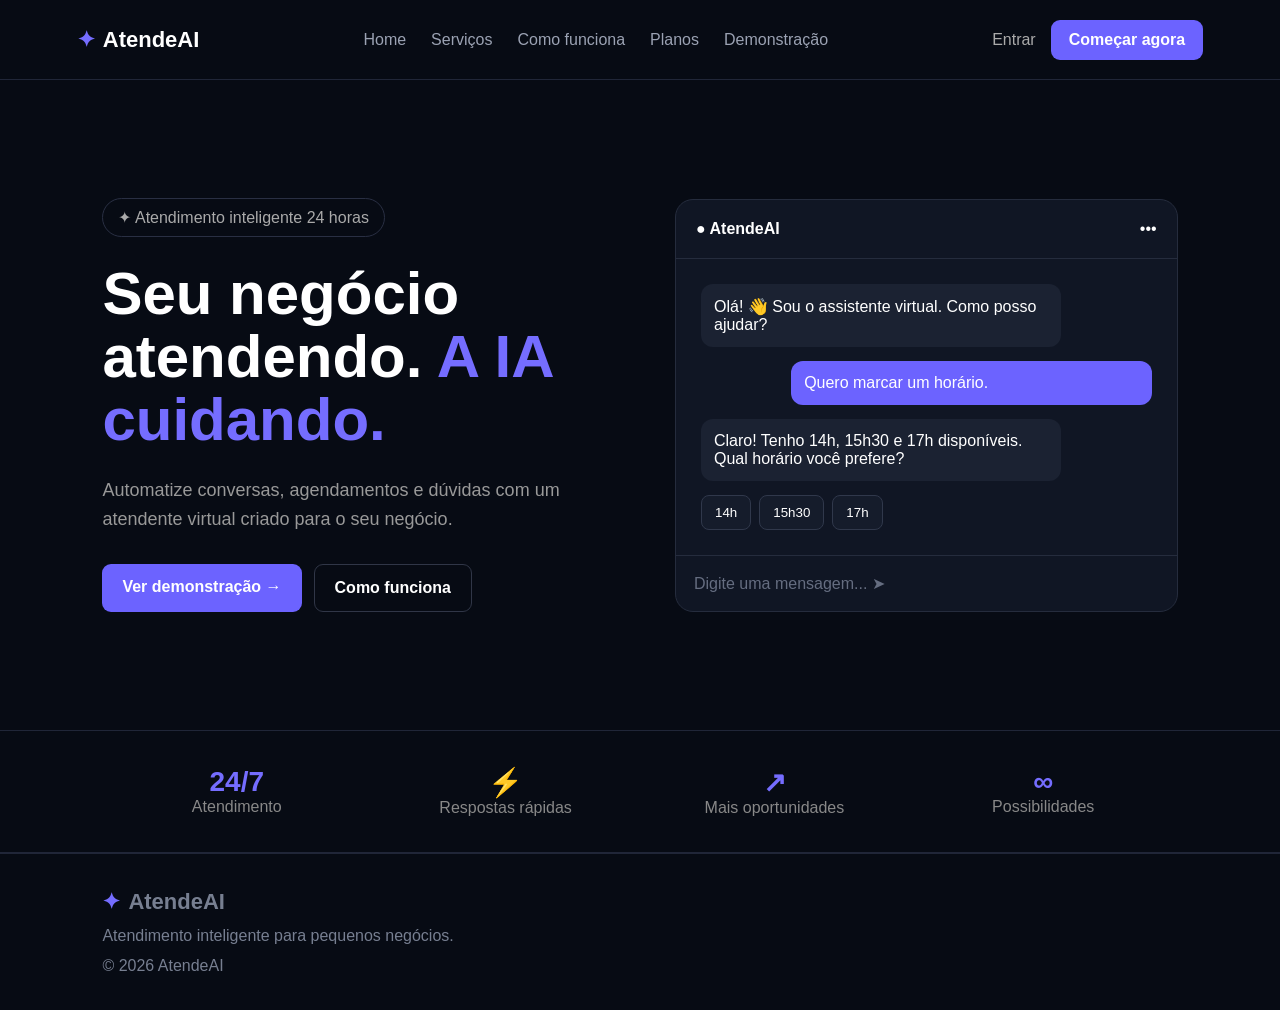
==== index.html @ 7e431dae "Add files via upload" ====
<!DOCTYPE html>
<html lang="pt-BR">

<head>
    <meta charset="UTF-8">
    <meta name="viewport" content="width=device-width, initial-scale=1.0">

    <title>AtendeAI | Atendimento Inteligente</title>

    <link rel="stylesheet" href="style.css">
</head>

<body>

<header class="navbar">

    <a href="index.html" class="logo">
        <span>✦</span> AtendeAI
    </a>

    <nav>

        <a href="index.html">Home</a>
        <a href="servicos.html">Serviços</a>
        <a href="como-funciona.html">Como funciona</a>
        <a href="planos.html">Planos</a>
        <a href="demonstracao.html">Demonstração</a>

    </nav>

    <div class="nav-actions">

        <a href="login.html" class="nav-login">
            Entrar
        </a>

        <a href="cadastro.html" class="nav-button">
            Começar agora
        </a>

    </div>

</header>


<main>

<section class="hero">

    <div class="hero-text">

        <div class="badge">
            ✦ Atendimento inteligente 24 horas
        </div>

        <h1>
            Seu negócio atendendo.
            <span>A IA cuidando.</span>
        </h1>

        <p>
            Automatize conversas, agendamentos e dúvidas
            com um atendente virtual criado para o seu negócio.
        </p>

        <div class="hero-buttons">

            <a href="demonstracao.html" class="button primary">
                Ver demonstração →
            </a>

            <a href="como-funciona.html" class="button secondary">
                Como funciona
            </a>

        </div>

    </div>


    <div class="chat-card">

        <div class="chat-header">
            <strong>● AtendeAI</strong>
            <span>•••</span>
        </div>

        <div class="chat-content">

            <div class="message bot">
                Olá! 👋 Sou o assistente virtual.
                Como posso ajudar?
            </div>

            <div class="message user">
                Quero marcar um horário.
            </div>

            <div class="message bot">
                Claro! Tenho 14h, 15h30 e 17h disponíveis.
                Qual horário você prefere?
            </div>

            <div class="quick-buttons">
                <button>14h</button>
                <button>15h30</button>
                <button>17h</button>
            </div>

        </div>

        <div class="chat-input">
            Digite uma mensagem...
            <span>➤</span>
        </div>

    </div>

</section>


<section class="stats">

    <div>
        <strong>24/7</strong>
        <span>Atendimento</span>
    </div>

    <div>
        <strong>⚡</strong>
        <span>Respostas rápidas</span>
    </div>

    <div>
        <strong>↗</strong>
        <span>Mais oportunidades</span>
    </div>

    <div>
        <strong>∞</strong>
        <span>Possibilidades</span>
    </div>

</section>

</main>


<footer>

    <div class="logo">
        <span>✦</span> AtendeAI
    </div>

    <p>
        Atendimento inteligente para pequenos negócios.
    </p>

    <span>
        © 2026 AtendeAI
    </span>

</footer>

</body>
</html>
---- style.css ----
* {
    margin: 0;
    padding: 0;
    box-sizing: border-box;
}

body {
    font-family: Arial, Helvetica, sans-serif;
    background: #070b14;
    color: #fff;
}

a {
    text-decoration: none;
    color: inherit;
}

button,
input,
select {
    font-family: inherit;
}

.navbar {
    height: 80px;
    padding: 0 6%;

    display: flex;
    align-items: center;
    justify-content: space-between;

    border-bottom: 1px solid #202638;

    background: #070b14;
}

.logo {
    display: flex;
    align-items: center;
    gap: 8px;

    font-size: 22px;
    font-weight: 800;
}

.logo span {
    color: #756dff;
}

.navbar nav {
    display: flex;
    gap: 25px;
}

.navbar nav a {
    color: #9ba2b3;
    transition: .2s;
}

.navbar nav a:hover,
.navbar nav .active {
    color: #fff;
}

.nav-actions {
    display: flex;
    align-items: center;
    gap: 15px;
}

.nav-login {
    color: #aaa;
}

.nav-button {
    padding: 11px 18px;

    border-radius: 9px;

    background: #6c63ff;

    font-weight: 700;
}

.hero {
    min-height: 650px;

    padding: 100px 8%;

    display: grid;
    grid-template-columns: 1fr 1fr;
    align-items: center;
    gap: 70px;
}

.hero-text {
    max-width: 650px;
}

.badge {
    display: inline-block;

    padding: 9px 15px;

    border: 1px solid #292f43;
    border-radius: 30px;

    color: #aaa;
}

.hero h1 {
    margin-top: 25px;

    font-size: 60px;
    line-height: 1.05;
}

.hero h1 span,
.page-header h1 span,
.demo-info h2 span {
    color: #756dff;
}

.hero-text p {
    margin-top: 25px;

    color: #999;

    font-size: 18px;
    line-height: 1.6;
}

.hero-buttons {
    display: flex;
    gap: 12px;
    margin-top: 30px;
}

.button {
    display: inline-block;

    padding: 14px 20px;

    border-radius: 9px;

    border: none;

    cursor: pointer;

    font-weight: 700;
}

.primary {
    background: #6c63ff;
    color: white;
}

.secondary {
    border: 1px solid #303647;
    color: white;
    background: transparent;
}

.chat-card,
.demo-chat {
    background: #101624;

    border: 1px solid #252c3d;

    border-radius: 18px;

    overflow: hidden;
}

.chat-header {
    padding: 20px;

    display: flex;
    justify-content: space-between;

    border-bottom: 1px solid #252c3d;
}

.chat-content {
    padding: 25px;
}

.message {
    max-width: 80%;

    padding: 13px;

    margin-bottom: 14px;

    border-radius: 12px;
}

.message.bot {
    background: #1b2232;
}

.message.user {
    margin-left: auto;
    background: #6c63ff;
}

.quick-buttons,
.demo-buttons {
    display: flex;
    flex-wrap: wrap;
    gap: 8px;
}

.quick-buttons button,
.demo-buttons button {
    padding: 9px 13px;

    border: 1px solid #30384b;
    border-radius: 8px;

    background: #151c2b;

    color: white;

    cursor: pointer;
}

.chat-input {
    padding: 18px;

    color: #656d80;

    border-top: 1px solid #252c3d;
}

.stats {
    padding: 35px 8%;

    display: grid;
    grid-template-columns: repeat(4, 1fr);

    border-top: 1px solid #202638;
    border-bottom: 1px solid #202638;
}

.stats div {
    text-align: center;
}

.stats strong {
    display: block;
    font-size: 28px;
    color: #756dff;
}

.stats span {
    color: #888;
}

.page-header {
    padding: 110px 20px 60px;

    text-align: center;
}

.page-header small {
    color: #756dff;
    font-weight: bold;
}

.page-header h1 {
    margin-top: 15px;

    font-size: 52px;
}

.page-header p {
    max-width: 650px;

    margin: 20px auto;

    color: #9299aa;

    line-height: 1.6;
}

.services {
    max-width: 1100px;

    margin: auto;

    padding: 30px 20px 100px;

    display: grid;

    grid-template-columns: repeat(2, 1fr);

    gap: 20px;
}

.service-card {
    padding: 35px;

    background: #101624;

    border: 1px solid #252c3d;

    border-radius: 15px;
}

.service-icon {
    font-size: 35px;
}

.service-card h3 {
    margin-top: 20px;
}

.service-card p {
    margin-top: 10px;

    color: #9299aa;

    line-height: 1.6;
}

.steps {
    max-width: 1100px;

    margin: auto;

    padding: 20px 20px 100px;

    display: flex;

    align-items: center;

    justify-content: center;
}

.step {
    max-width: 280px;

    text-align: center;
}

.step > span {
    color: #756dff;
    font-weight: bold;
}

.step-icon {
    margin: 20px 0;

    font-size: 40px;
}

.step p {
    margin-top: 10px;

    color: #9299aa;

    line-height: 1.5;
}

.line {
    width: 100px;
    height: 1px;
    background: #30384b;
}

.plans {
    max-width: 1150px;

    margin: auto;

    padding: 20px 20px 100px;

    display: grid;

    grid-template-columns: repeat(3, 1fr);

    gap: 20px;
}

.plan {
    padding: 35px;

    background: #101624;

    border: 1px solid #252c3d;

    border-radius: 16px;
}

.plan.featured {
    border-color: #6c63ff;
}

.popular {
    display: inline-block;

    padding: 5px 9px;

    margin-bottom: 15px;

    background: #6c63ff;

    border-radius: 5px;

    font-size: 11px;
}

.plan p {
    color: #888;

    margin-top: 7px;
}

.plan strong {
    display: block;

    margin: 25px 0;

    font-size: 38px;
}

.plan strong small {
    font-size: 14px;
    color: #888;
}

.plan ul {
    list-style: none;

    display: grid;

    gap: 14px;

    color: #b9bfcc;
}

.plan-button {
    display: block;

    margin-top: 30px;

    padding: 13px;

    text-align: center;

    background: #6c63ff;

    border-radius: 8px;

    font-weight: bold;
}

.demo {
    max-width: 1000px;

    margin: auto;

    padding: 30px 20px 100px;

    display: grid;

    grid-template-columns: 1fr 1fr;

    gap: 50px;

    align-items: center;
}

.demo-info h2 {
    font-size: 42px;
}

.demo-info p {
    margin-top: 20px;

    color: #9299aa;

    line-height: 1.6;
}

.demo-chat {
    padding: 25px;
}

.demo-buttons {
    margin-top: 20px;
}

.login-page {
    min-height: 100vh;

    display: flex;
    align-items: center;
    justify-content: center;

    background:
        radial-gradient(
            circle at top,
            rgba(108, 99, 255, .18),
            transparent 35%
        ),
        #070b14;
}

.login-container {
    width: 100%;
    max-width: 460px;

    padding: 25px;
}

.login-brand {
    margin-bottom: 30px;
}

.login-card,
.auth-card {
    padding: 40px;

    background: #101624;

    border: 1px solid #252c3d;

    border-radius: 18px;
}

.login-icon {
    width: 50px;
    height: 50px;

    display: flex;
    align-items: center;
    justify-content: center;

    background: #6c63ff;

    border-radius: 12px;

    margin-bottom: 20px;
}

.login-card h1,
.auth-card h1 {
    font-size: 30px;
}

.login-card > p,
.auth-card > p {
    margin-top: 10px;

    color: #8e96a8;

    line-height: 1.5;
}

form {
    margin-top: 30px;
}

label {
    display: block;

    margin-bottom: 18px;

    color: #c8cdd8;
}

input,
select {
    width: 100%;

    margin-top: 8px;

    padding: 14px;

    background: #080d17;

    border: 1px solid #2c3447;

    border-radius: 9px;

    outline: none;

    color: white;
}

input:focus,
select:focus {
    border-color: #6c63ff;
}

.password-label {
    display: flex;
    justify-content: space-between;
}

.password-label a,
.register-text a {
    color: #756dff;
}

.full {
    width: 100%;
}

.login-divider {
    margin: 25px 0;

    text-align: center;

    color: #555d70;
}

.register-text {
    text-align: center;

    color: #888f9f;

    font-size: 14px;
}

.back-site {
    display: block;

    margin-top: 25px;

    text-align: center;

    color: #777f91;
}

.auth-page {
    min-height: 100vh;

    padding: 50px 20px;

    display: flex;

    justify-content: center;
}

.auth-card {
    width: 100%;
    max-width: 600px;
}

.auth-card > .logo {
    margin-bottom: 30px;
}

.dashboard-page {
    min-height: 100vh;

    display: flex;
}

.sidebar {
    width: 250px;

    padding: 30px 20px;

    border-right: 1px solid #202638;

    background: #0b101b;

    display: flex;
    flex-direction: column;
}

.dashboard-menu {
    margin-top: 40px;

    display: grid;

    gap: 8px;
}

.dashboard-menu a {
    padding: 13px;

    border-radius: 8px;

    color: #8d95a7;
}

.dashboard-menu a:hover,
.dashboard-menu .active {
    background: #171e2d;
    color: white;
}

.sidebar-bottom {
    margin-top: auto;
}

.sidebar-bottom a {
    color: #777f91;
}

.dashboard-main {
    flex: 1;

    padding: 45px;
}

.dashboard-header small {
    color: #756dff;
}

.dashboard-header h1 {
    margin-top: 8px;
}

.dashboard-header p {
    margin-top: 7px;
    color: #7f8798;
}

.metrics {
    margin-top: 35px;

    display: grid;

    grid-template-columns: repeat(4, 1fr);

    gap: 15px;
}

.metric {
    padding: 25px;

    background: #101624;

    border: 1px solid #252c3d;

    border-radius: 12px;
}

.metric span,
.metric small {
    display: block;

    color: #858d9f;
}

.metric strong {
    display: block;

    margin: 12px 0;

    font-size: 30px;
}

.metric small {
    color: #55c78a;
}

.dashboard-panels {
    margin-top: 20px;

    display: grid;

    grid-template-columns: 1fr 1fr;

    gap: 20px;
}

.panel {
    padding: 25px;

    background: #101624;

    border: 1px solid #252c3d;

    border-radius: 12px;
}

.panel h2 {
    margin-bottom: 20px;
}

.panel p {
    margin: 15px 0;

    color: #9ba2b3;
}

.status-online {
    color: #4ade80;
    margin-bottom: 15px;
}

footer {
    padding: 35px 8%;

    border-top: 1px solid #202638;

    color: #777f91;
}

footer p {
    margin: 12px 0;
}

@media (max-width: 900px) {

    .navbar nav {
        display: none;
    }

    .hero {
        grid-template-columns: 1fr;
    }

    .hero h1 {
        font-size: 45px;
    }

    .stats {
        grid-template-columns: repeat(2, 1fr);
        gap: 30px;
    }

    .services,
    .plans,
    .demo {
        grid-template-columns: 1fr;
    }

    .steps {
        flex-direction: column;
        gap: 30px;
    }

    .line {
        width: 1px;
        height: 50px;
    }

    .sidebar {
        width: 70px;
    }

    .sidebar .logo,
    .dashboard-menu a,
    .sidebar-bottom {
        font-size: 0;
    }

    .dashboard-menu a {
        text-align: center;
    }

    .metrics {
        grid-template-columns: repeat(2, 1fr);
    }
}

@media (max-width: 600px) {

    .nav-button {
        display: none;
    }

    .hero {
        padding: 70px 20px;
    }

    .hero h1 {
        font-size: 38px;
    }

    .hero-buttons {
        flex-direction: column;
    }

    .stats {
        grid-template-columns: 1fr;
    }

    .page-header h1 {
        font-size: 38px;
    }

    .login-card,
    .auth-card {
        padding: 25px;
    }

    .metrics,
    .dashboard-panels {
        grid-template-columns: 1fr;
    }

    .dashboard-main {
        padding: 25px 15px;
    }
}
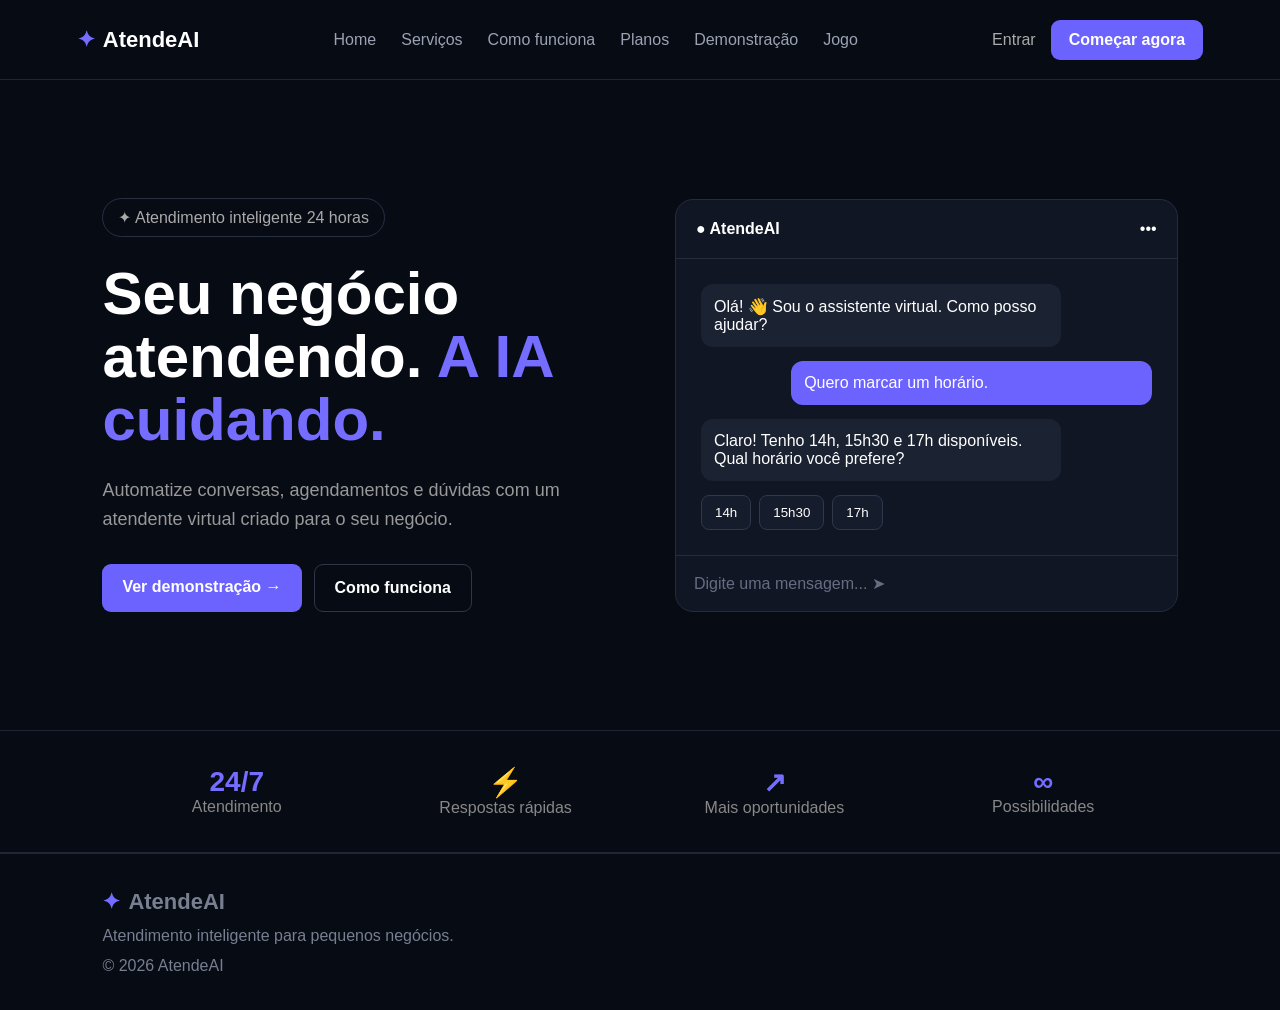
==== commit c0808b40: "Adicionar jogo da memória com sistema de níveis e recordes Co-authored-by: base44-builder[bot] <2458" ====
--- a/index.html
+++ b/index.html
@@ -26,6 +26,7 @@
         <a href="planos.html">Planos</a>
         <a href="demonstracao.html">Demonstração</a>
 
+        <a href="jogo.html">Jogo</a>
     </nav>
 
     <div class="nav-actions">
